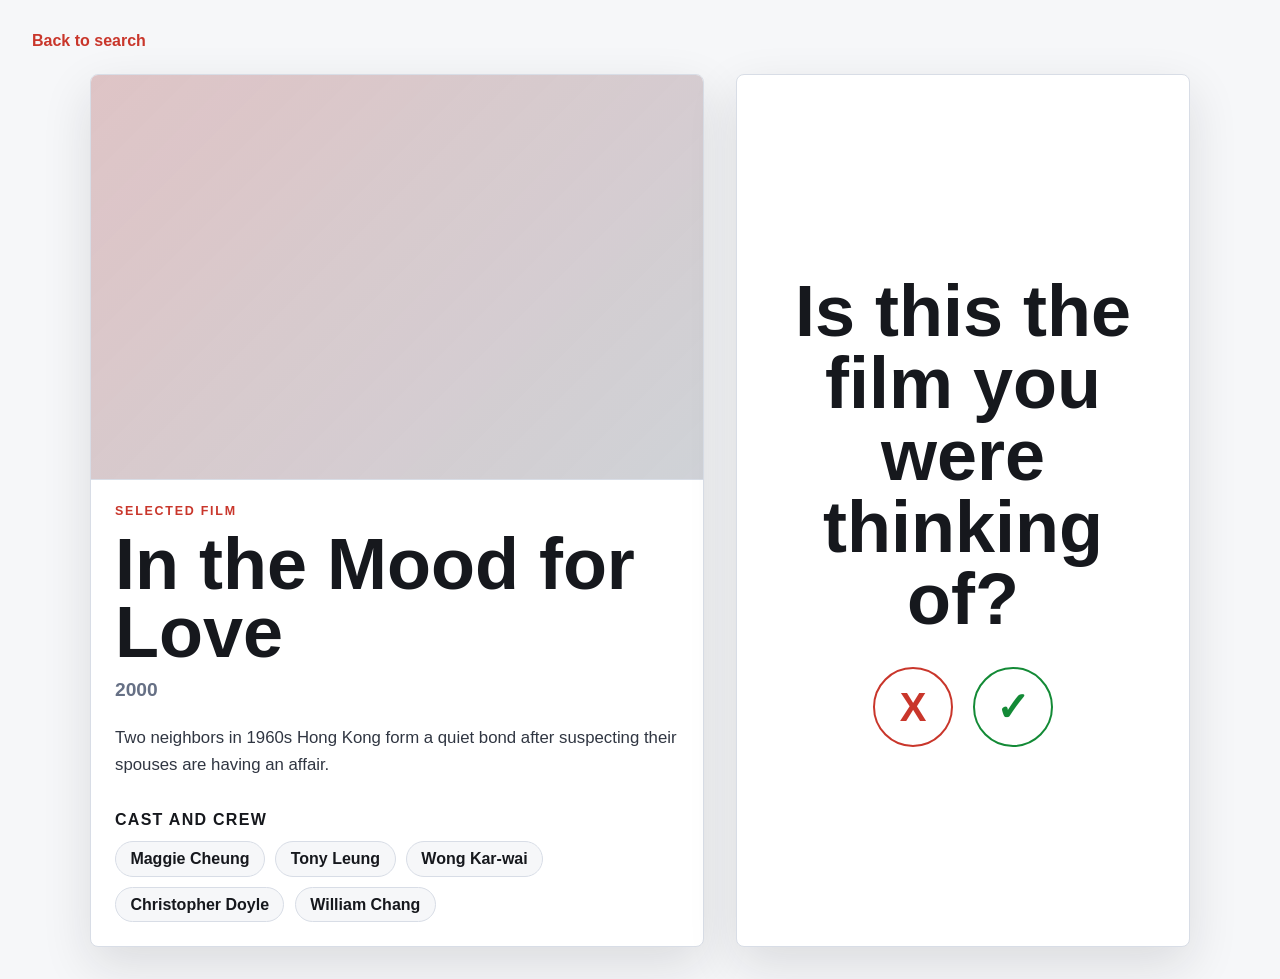
==== film.html @ be3a3633 "Phase 2: Add static selected film page" ====
<!doctype html>
<html lang="en">
  <head>
    <meta charset="utf-8">
    <meta name="viewport" content="width=device-width, initial-scale=1">
    <title>Selected Film - Kino Traffic</title>
    <link rel="stylesheet" href="static/styles.css">
  </head>
  <body>
    <main class="film-page">
      <a class="home-link" href="index.html">Back to search</a>

      <section class="film-layout" aria-label="Selected film">
        <article id="selected-film" class="film-details"></article>

        <aside class="confirm-panel" aria-label="Confirm selected film">
          <p class="confirm-question">Is this the film you were thinking of?</p>
          <div class="confirm-actions">
            <button class="choice-button choice-no" type="button" aria-label="No">X</button>
            <button class="choice-button choice-yes" type="button" aria-label="Yes">&check;</button>
          </div>
        </aside>
      </section>
    </main>

    <script src="static/app.js"></script>
  </body>
</html>
---- static/styles.css ----
:root {
  color-scheme: light;
  --background: #f6f7f9;
  --ink: #16181d;
  --muted: #667085;
  --line: #d8dde6;
  --surface: #ffffff;
  --accent: #c9362b;
  --shadow: 0 18px 50px rgba(22, 24, 29, 0.12);
}

* {
  box-sizing: border-box;
}

body {
  margin: 0;
  min-height: 100vh;
  font-family: Arial, Helvetica, sans-serif;
  color: var(--ink);
  background: var(--background);
}

.home {
  min-height: 100vh;
  display: grid;
  place-items: center;
  padding: 2rem;
}

.search-panel {
  width: min(100%, 760px);
  text-align: center;
}

.eyebrow {
  margin: 0 0 0.75rem;
  color: var(--accent);
  font-size: 0.78rem;
  font-weight: 700;
  letter-spacing: 0.14em;
  text-transform: uppercase;
}

.logotype {
  margin: 0 0 2.5rem;
  font-size: clamp(3rem, 12vw, 7rem);
  line-height: 0.9;
  font-weight: 900;
}

.search-shell {
  position: relative;
  max-width: 680px;
  margin: 0 auto;
}

.search-input {
  width: 100%;
  min-height: 4.25rem;
  padding: 0 1.5rem;
  border: 1px solid var(--line);
  border-radius: 999px;
  color: var(--ink);
  background: var(--surface);
  box-shadow: var(--shadow);
  font-size: 1.2rem;
  outline: none;
}

.search-input:focus {
  border-color: var(--accent);
}

.results {
  position: absolute;
  z-index: 10;
  top: calc(100% + 0.8rem);
  left: 0;
  right: 0;
  overflow: hidden;
  border: 1px solid var(--line);
  border-radius: 0.5rem;
  background: var(--surface);
  box-shadow: var(--shadow);
  text-align: left;
}

.result {
  display: grid;
  grid-template-columns: 3rem 1fr auto;
  gap: 1rem;
  align-items: center;
  width: 100%;
  padding: 0.85rem 1rem;
  border: 0;
  border-bottom: 1px solid var(--line);
  color: inherit;
  background: transparent;
  font: inherit;
  text-align: left;
}

.result:last-child {
  border-bottom: 0;
}

.result:hover,
.result:focus {
  background: #f2f4f7;
  outline: none;
}

.poster {
  width: 3rem;
  height: 4.25rem;
  border-radius: 0.25rem;
  background:
    linear-gradient(135deg, rgba(201, 54, 43, 0.18), rgba(22, 24, 29, 0.08)),
    #e4e7ec;
  border: 1px solid #cfd5df;
}

.title {
  display: block;
  font-weight: 700;
}

.year {
  color: var(--muted);
  font-size: 0.95rem;
}

.film-page {
  min-height: 100vh;
  padding: 2rem;
}

.home-link {
  display: inline-block;
  margin-bottom: 1.5rem;
  color: var(--accent);
  font-weight: 700;
  text-decoration: none;
}

.home-link:hover,
.home-link:focus {
  text-decoration: underline;
}

.film-layout {
  display: grid;
  grid-template-columns: minmax(0, 1.15fr) minmax(20rem, 0.85fr);
  gap: 2rem;
  max-width: 1100px;
  min-height: calc(100vh - 7rem);
  margin: 0 auto;
  align-items: stretch;
}

.film-details,
.confirm-panel {
  border: 1px solid var(--line);
  border-radius: 0.5rem;
  background: var(--surface);
  box-shadow: var(--shadow);
}

.film-details {
  display: grid;
  grid-template-rows: minmax(15rem, 45vh) 1fr;
  overflow: hidden;
}

.key-visual {
  min-height: 15rem;
  background:
    linear-gradient(135deg, rgba(201, 54, 43, 0.2), rgba(22, 24, 29, 0.1)),
    #e4e7ec;
  border-bottom: 1px solid var(--line);
}

.film-copy {
  overflow-y: auto;
  padding: 1.5rem;
}

.film-title {
  margin: 0;
  font-size: clamp(2rem, 6vw, 4.5rem);
  line-height: 0.95;
}

.film-year {
  margin: 0.75rem 0 1.5rem;
  color: var(--muted);
  font-size: 1.2rem;
  font-weight: 700;
}

.plot-summary {
  margin: 0;
  max-width: 38rem;
  color: #303642;
  font-size: 1.05rem;
  line-height: 1.6;
}

.section-title {
  margin: 2rem 0 0.8rem;
  font-size: 1rem;
  text-transform: uppercase;
  letter-spacing: 0.08em;
}

.pill-list {
  display: flex;
  flex-wrap: wrap;
  gap: 0.65rem;
}

.pill {
  display: inline-flex;
  align-items: center;
  min-height: 2.2rem;
  padding: 0 0.9rem;
  border: 1px solid var(--line);
  border-radius: 999px;
  background: #f6f7f9;
  font-weight: 700;
}

.confirm-panel {
  display: grid;
  place-items: center;
  align-content: center;
  gap: 2rem;
  padding: 2rem;
  text-align: center;
}

.confirm-question {
  max-width: 26rem;
  margin: 0;
  font-size: clamp(2rem, 6vw, 4.5rem);
  line-height: 1;
  font-weight: 900;
}

.confirm-actions {
  display: flex;
  gap: 1.25rem;
  justify-content: center;
}

.choice-button {
  display: grid;
  place-items: center;
  width: 5rem;
  height: 5rem;
  border: 0.18rem solid currentColor;
  border-radius: 50%;
  background: var(--surface);
  font-size: 2.5rem;
  font-weight: 900;
  line-height: 1;
  cursor: pointer;
}

.choice-no {
  color: var(--accent);
}

.choice-yes {
  color: #138a36;
}

.visually-hidden {
  position: absolute;
  width: 1px;
  height: 1px;
  padding: 0;
  margin: -1px;
  overflow: hidden;
  clip: rect(0, 0, 0, 0);
  white-space: nowrap;
  border: 0;
}

@media (max-width: 520px) {
  .home {
    padding: 1rem;
  }

  .logotype {
    margin-bottom: 2rem;
  }

  .search-input {
    min-height: 3.75rem;
    padding: 0 1.1rem;
    font-size: 1rem;
  }

  .result {
    grid-template-columns: 2.6rem 1fr;
  }

  .poster {
    width: 2.6rem;
    height: 3.7rem;
  }

  .year {
    grid-column: 2;
  }
}

@media (max-width: 820px) {
  .film-page {
    padding: 1rem;
  }

  .film-layout {
    grid-template-columns: 1fr;
    min-height: auto;
  }

  .film-details {
    grid-template-rows: 13rem auto;
  }

  .confirm-panel {
    min-height: 20rem;
  }
}
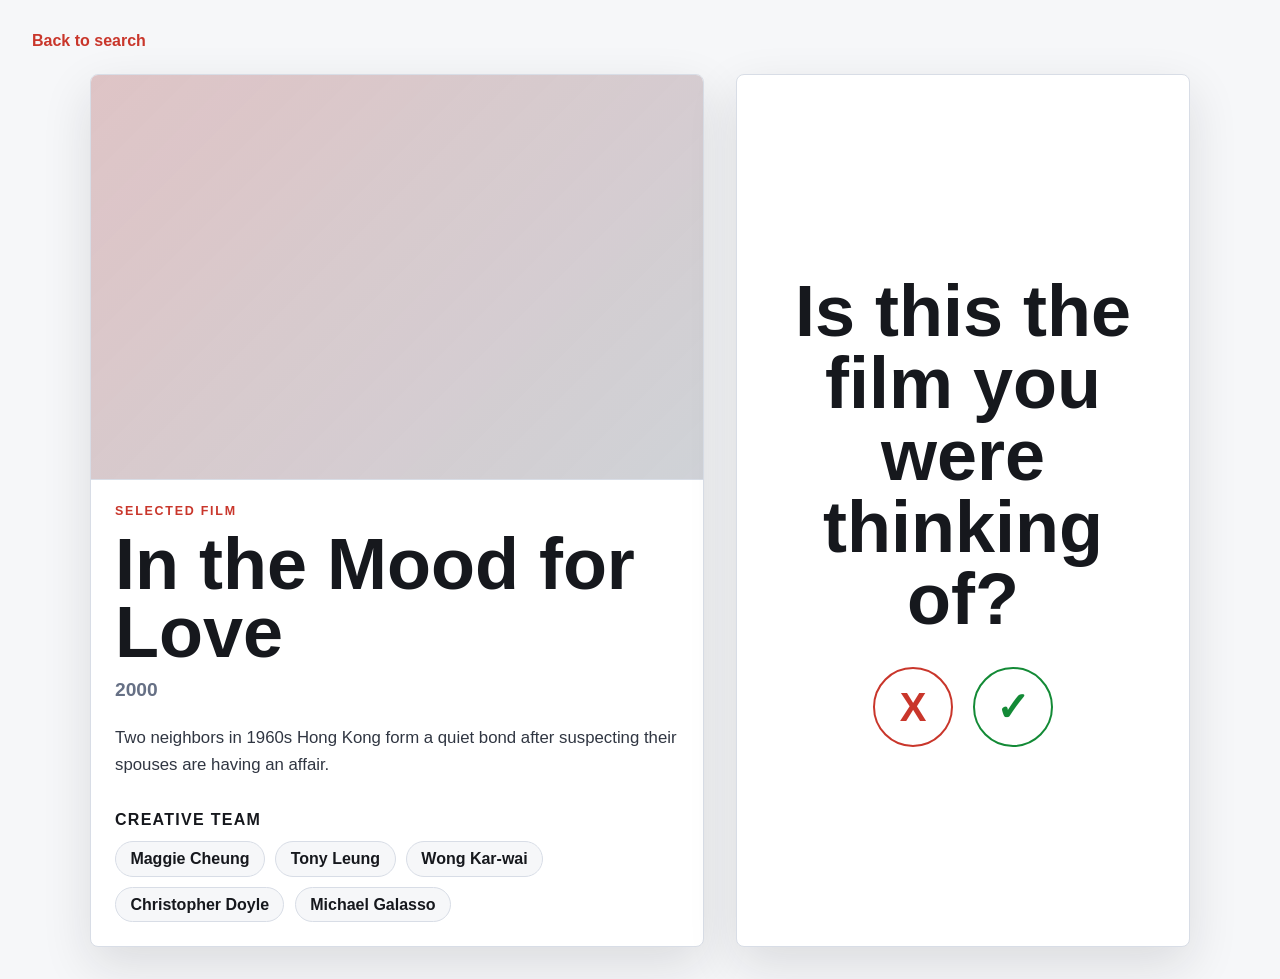
==== commit d1955493: "Phase 3: Complete static recommendation prototype" ====
--- a/film.html
+++ b/film.html
@@ -13,11 +13,11 @@
       <section class="film-layout" aria-label="Selected film">
         <article id="selected-film" class="film-details"></article>
 
-        <aside class="confirm-panel" aria-label="Confirm selected film">
+        <aside id="selection-panel" class="confirm-panel" aria-label="Confirm selected film">
           <p class="confirm-question">Is this the film you were thinking of?</p>
           <div class="confirm-actions">
-            <button class="choice-button choice-no" type="button" aria-label="No">X</button>
-            <button class="choice-button choice-yes" type="button" aria-label="Yes">&check;</button>
+            <button class="choice-button choice-no" type="button" aria-label="No" data-action="back">X</button>
+            <button class="choice-button choice-yes" type="button" aria-label="Yes" data-action="show-categories">&check;</button>
           </div>
         </aside>
       </section>
--- a/static/styles.css
+++ b/static/styles.css
@@ -159,8 +159,15 @@
   align-items: stretch;
 }
 
+.film-layout.has-recommendations {
+  grid-template-columns: minmax(18rem, 0.55fr) minmax(0, 1.45fr);
+  max-width: 1400px;
+}
+
 .film-details,
-.confirm-panel {
+.confirm-panel,
+.category-panel,
+.recommendation-panel {
   border: 1px solid var(--line);
   border-radius: 0.5rem;
   background: var(--surface);
@@ -229,6 +236,16 @@
   border-radius: 999px;
   background: #f6f7f9;
   font-weight: 700;
+}
+
+.pill.is-highlighted,
+.pill.is-hovered {
+  box-shadow: 0 0 0 3px rgba(22, 24, 29, 0.08);
+}
+
+.pill.is-hovered {
+  outline: 2px solid currentColor;
+  outline-offset: 2px;
 }
 
 .confirm-panel {
@@ -276,6 +293,193 @@
   color: #138a36;
 }
 
+.category-panel,
+.recommendation-panel {
+  padding: 1.5rem;
+}
+
+.category-panel {
+  display: flex;
+  flex-direction: column;
+  justify-content: center;
+  gap: 1.25rem;
+}
+
+.panel-title {
+  margin: 0;
+  font-size: clamp(2rem, 5vw, 3.6rem);
+  line-height: 1;
+}
+
+.panel-note {
+  margin: 1rem 0 0;
+  color: var(--muted);
+  line-height: 1.5;
+}
+
+.category-list {
+  display: grid;
+  gap: 0.8rem;
+}
+
+.category-button,
+.submit-button,
+.secondary-button {
+  border-radius: 999px;
+  font: inherit;
+  font-weight: 700;
+  cursor: pointer;
+}
+
+.category-button {
+  min-height: 3rem;
+  border: 1px solid var(--line);
+  background: #f6f7f9;
+  color: var(--ink);
+}
+
+.category-button.is-selected {
+  border-color: currentColor;
+}
+
+.category-direction.is-selected,
+.reason-pill.category-direction,
+.pill.category-direction.is-highlighted,
+.pill.category-direction.is-hovered {
+  background: #e8f1ff;
+  color: #1d5fa7;
+  border-color: #8db8e8;
+}
+
+.category-music.is-selected,
+.reason-pill.category-music,
+.pill.category-music.is-highlighted,
+.pill.category-music.is-hovered {
+  background: #ffeceb;
+  color: var(--accent);
+  border-color: #eeaaa5;
+}
+
+.category-cinematography.is-selected,
+.reason-pill.category-cinematography,
+.pill.category-cinematography.is-highlighted,
+.pill.category-cinematography.is-hovered {
+  background: #fff4cf;
+  color: #8a6400;
+  border-color: #e6c968;
+}
+
+.category-acting.is-selected,
+.reason-pill.category-acting,
+.pill.category-acting.is-highlighted,
+.pill.category-acting.is-hovered {
+  background: #e9f7ee;
+  color: #138a36;
+  border-color: #8bc5a0;
+}
+
+.category-error {
+  margin: 0;
+  color: var(--accent);
+  font-weight: 700;
+}
+
+.submit-button,
+.secondary-button {
+  min-height: 3rem;
+  padding: 0 1.2rem;
+}
+
+.submit-button {
+  border: 0;
+  background: var(--ink);
+  color: var(--surface);
+}
+
+.secondary-button {
+  border: 1px solid var(--line);
+  background: var(--surface);
+  color: var(--ink);
+}
+
+.recommendation-panel {
+  overflow-y: auto;
+}
+
+.recommendation-header {
+  display: flex;
+  gap: 1rem;
+  justify-content: space-between;
+  align-items: start;
+  margin-bottom: 1.5rem;
+}
+
+.recommendation-grid {
+  display: grid;
+  grid-template-columns: repeat(6, minmax(0, 1fr));
+  gap: 1rem;
+}
+
+.recommendation-card {
+  position: relative;
+  min-width: 0;
+}
+
+.recommendation-poster {
+  aspect-ratio: 2 / 3;
+  border: 1px solid #cfd5df;
+  border-radius: 0.35rem;
+  background:
+    linear-gradient(135deg, rgba(201, 54, 43, 0.16), rgba(22, 24, 29, 0.08)),
+    #e4e7ec;
+}
+
+.recommendation-card h3 {
+  margin: 0.7rem 0 0.25rem;
+  font-size: 1rem;
+  line-height: 1.15;
+}
+
+.recommendation-card p,
+.recommendation-card strong {
+  display: block;
+  margin: 0;
+  color: var(--muted);
+  font-size: 0.9rem;
+}
+
+.recommendation-card strong {
+  margin-top: 0.2rem;
+  color: var(--ink);
+}
+
+.reason-list {
+  position: absolute;
+  left: 0.5rem;
+  right: 0.5rem;
+  top: 0.5rem;
+  display: flex;
+  flex-wrap: wrap;
+  gap: 0.4rem;
+  max-height: calc(100% - 1rem);
+  overflow-y: auto;
+  opacity: 0;
+  transition: opacity 150ms ease;
+}
+
+.recommendation-card:hover .reason-list,
+.recommendation-card:focus-within .reason-list {
+  opacity: 1;
+}
+
+.reason-pill {
+  border: 1px solid currentColor;
+  border-radius: 999px;
+  padding: 0.3rem 0.55rem;
+  font-size: 0.72rem;
+  font-weight: 700;
+}
+
 .visually-hidden {
   position: absolute;
   width: 1px;
@@ -327,11 +531,26 @@
     min-height: auto;
   }
 
+  .film-layout.has-recommendations {
+    grid-template-columns: 1fr;
+  }
+
   .film-details {
     grid-template-rows: 13rem auto;
   }
 
-  .confirm-panel {
+  .confirm-panel,
+  .category-panel {
     min-height: 20rem;
   }
-}
+
+  .recommendation-grid {
+    grid-template-columns: repeat(2, minmax(0, 1fr));
+  }
+}
+
+@media (min-width: 821px) and (max-width: 1200px) {
+  .recommendation-grid {
+    grid-template-columns: repeat(4, minmax(0, 1fr));
+  }
+}
